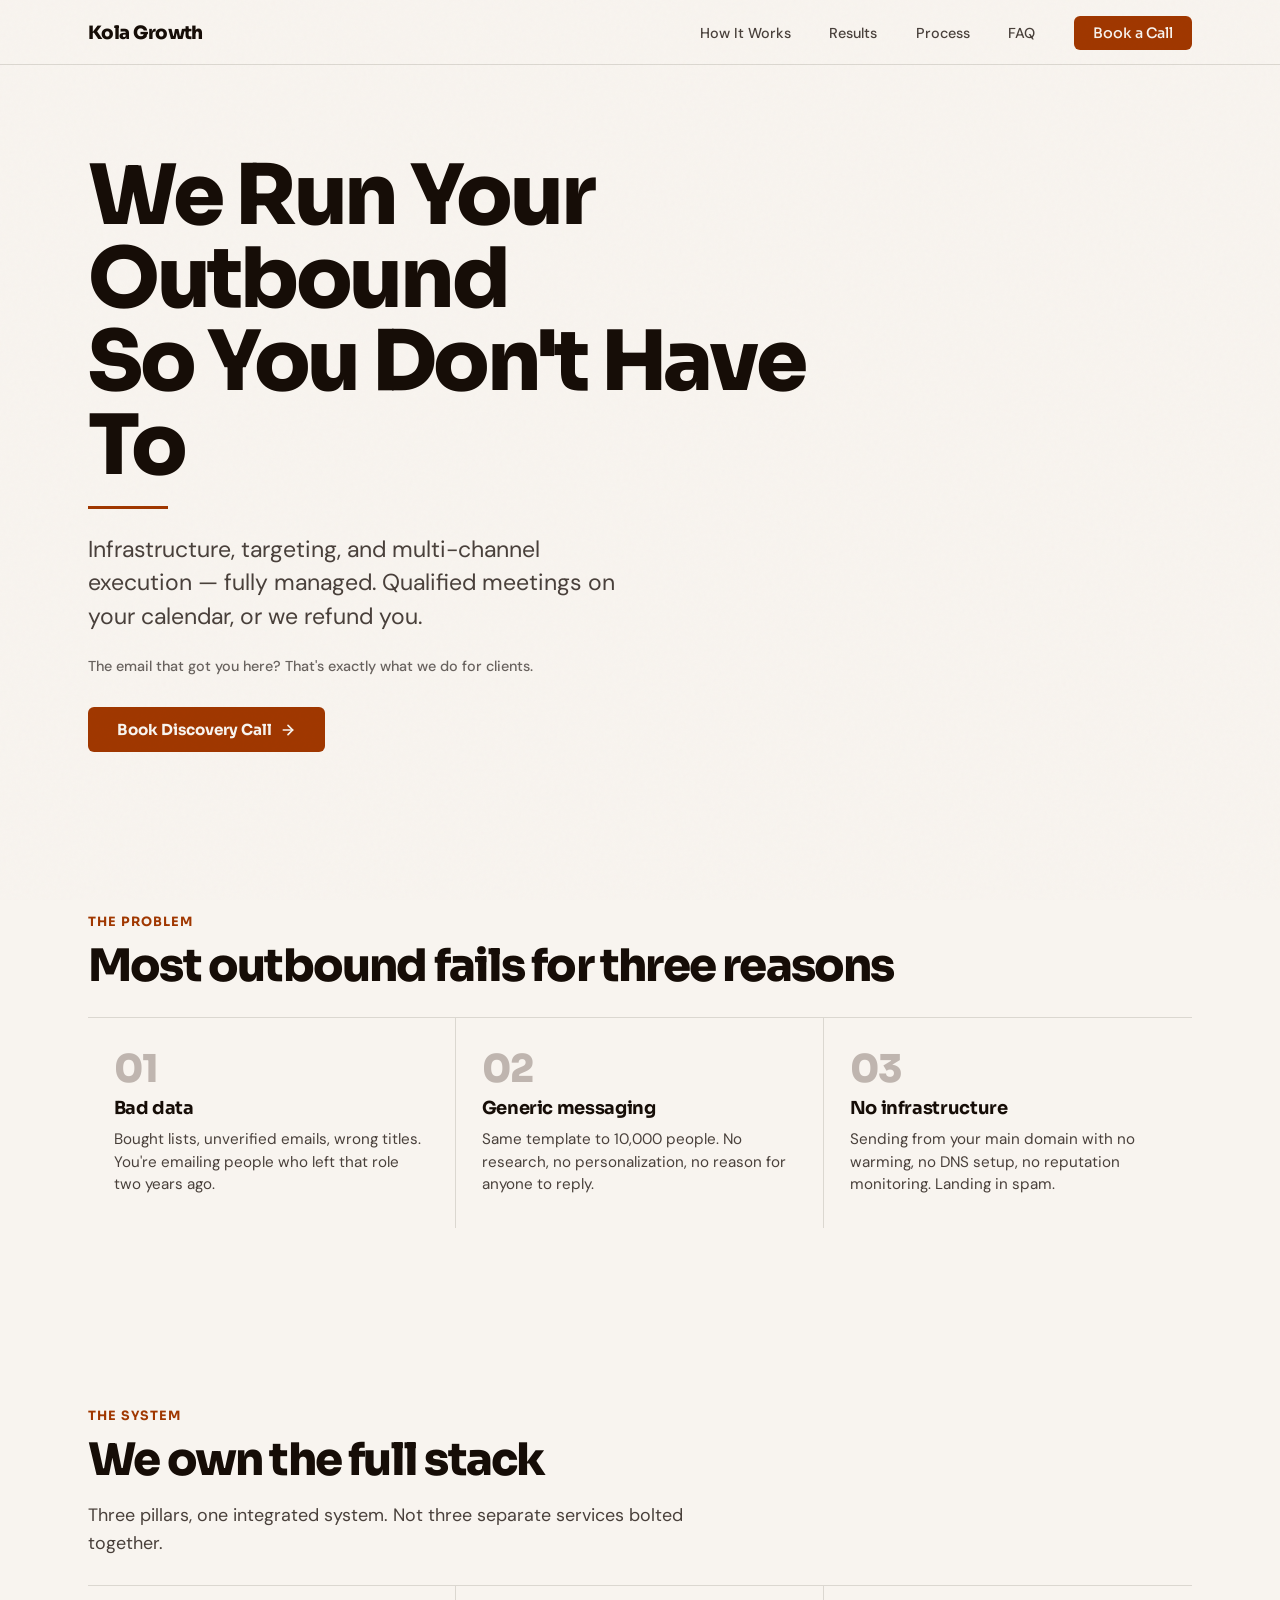
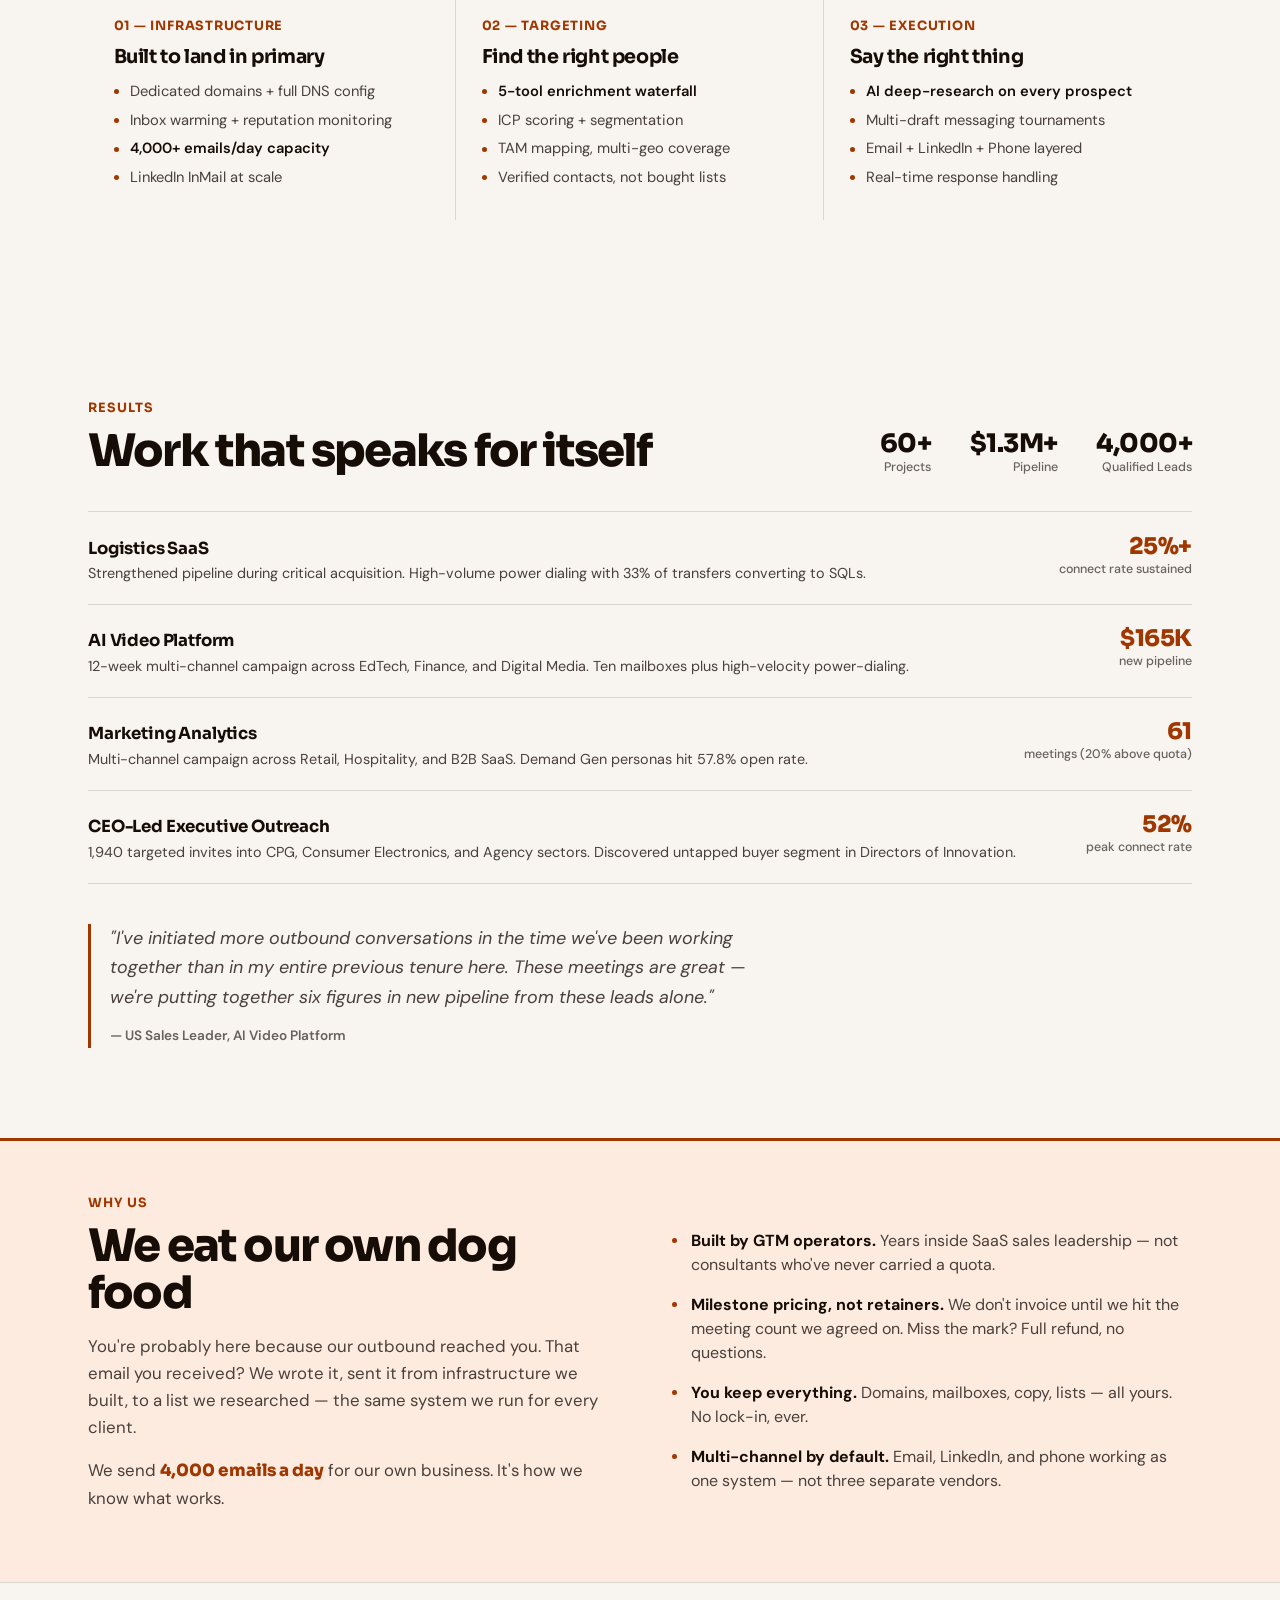
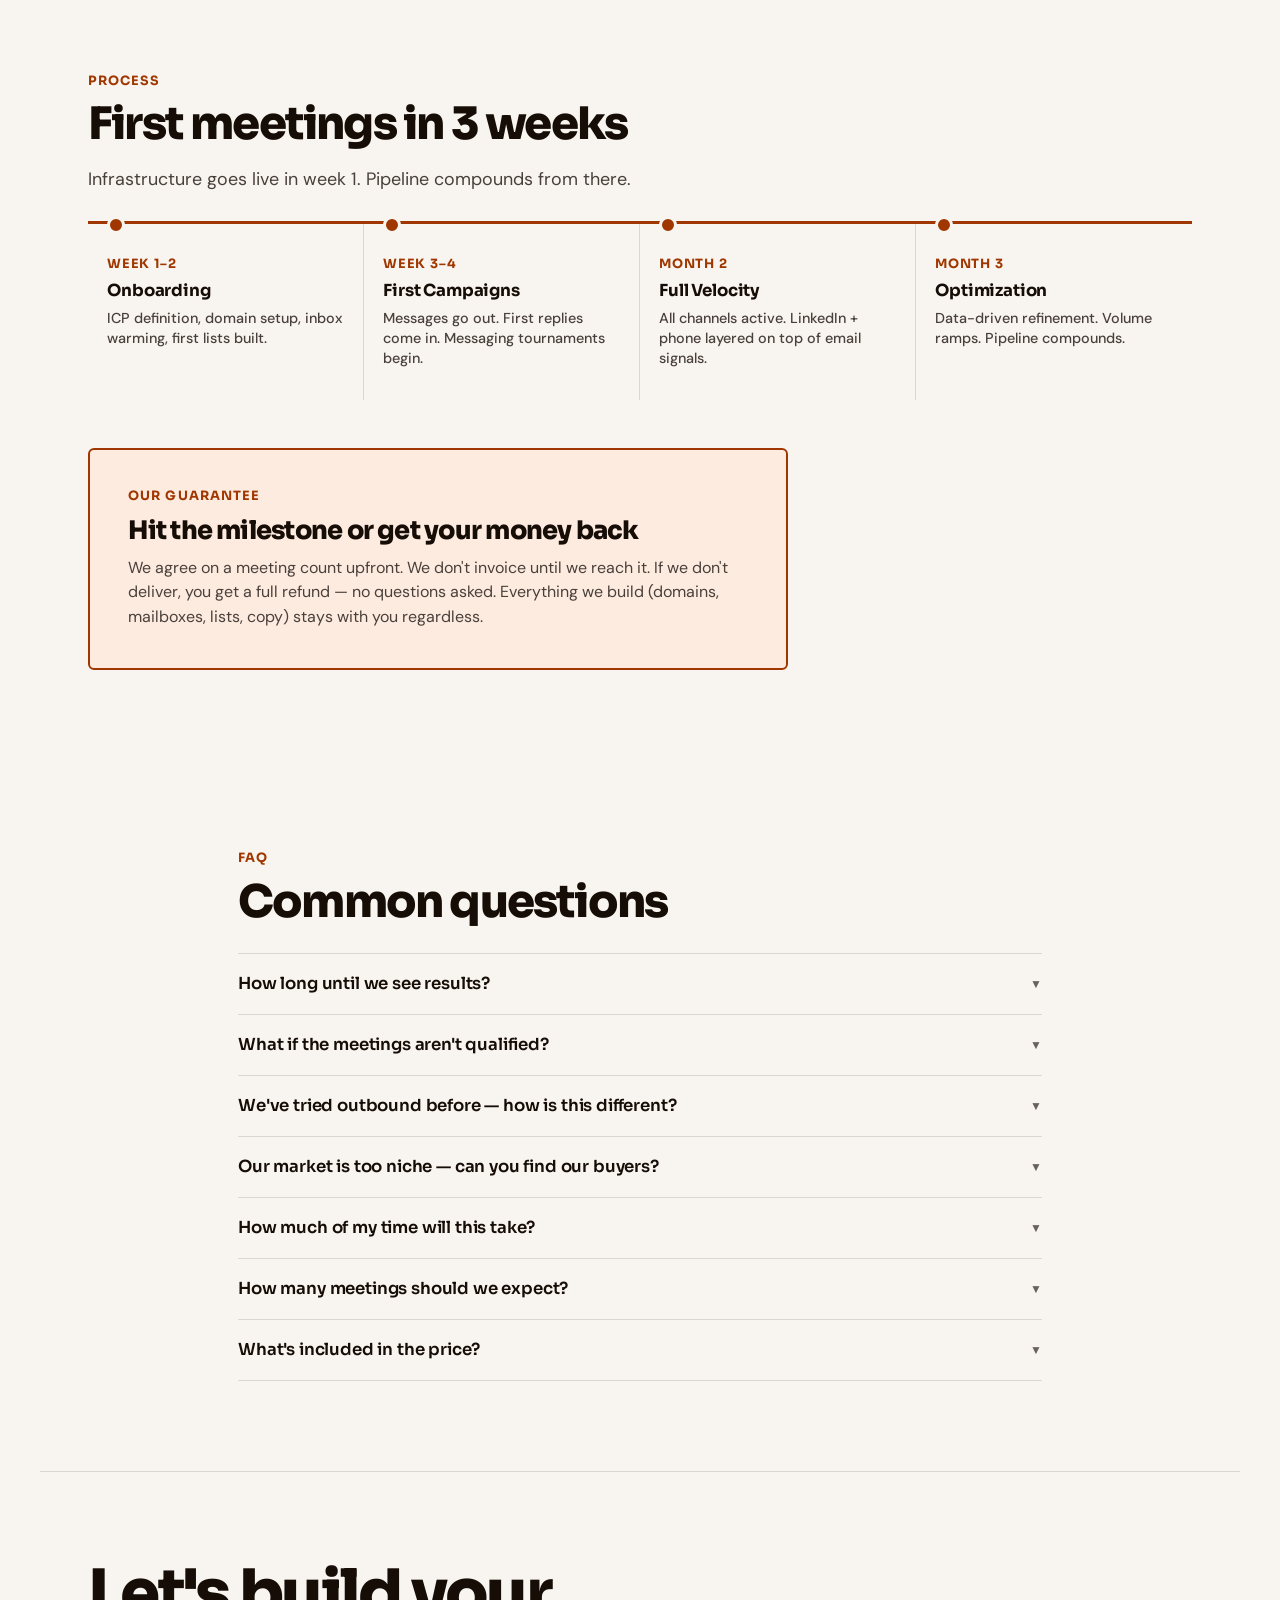
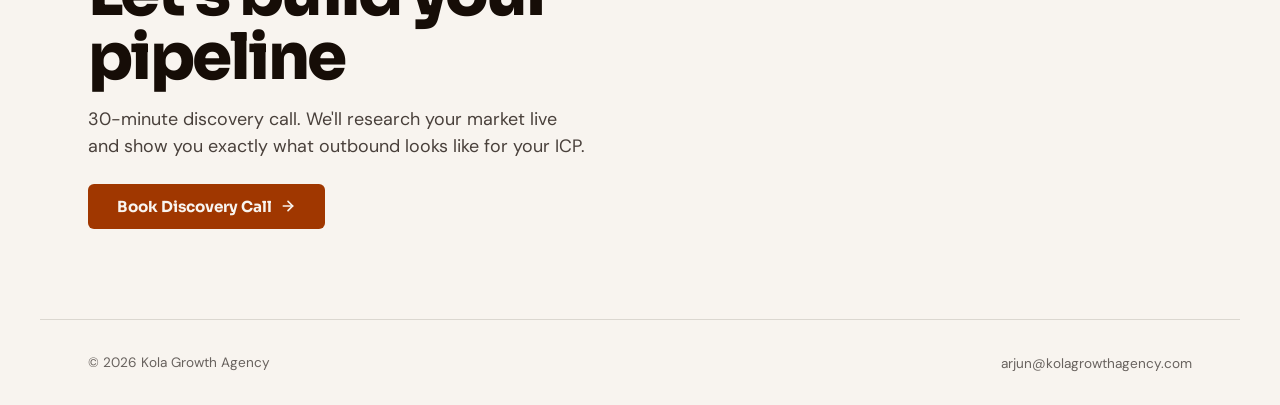
==== index.html @ 24ab7cdb "feat: initial Kola Growth Agency website Single-page static site with warm editorial design system (" ====
<!DOCTYPE html>
<html lang="en">
<head>
    <meta charset="UTF-8">
    <meta name="viewport" content="width=device-width, initial-scale=1.0">
    <title>Kola Growth Agency — Done-for-You Outbound That Works</title>
    <meta name="description" content="We build and run your entire outbound system — infrastructure, targeting, and multi-channel execution. Qualified meetings on your calendar, guaranteed.">
    <link rel="preconnect" href="https://fonts.googleapis.com">
    <link rel="preconnect" href="https://fonts.gstatic.com" crossorigin>
    <link href="https://fonts.googleapis.com/css2?family=Sora:wght@400;600;700;800&family=DM+Sans:ital,wght@0,400;0,500;0,600;0,700;1,400&display=swap" rel="stylesheet">
    <style>
        :root {
            --bg: oklch(0.97 0.008 75);
            --bg-card: oklch(0.995 0.004 75);
            --bg-alt: oklch(0.935 0.012 75);
            --text: oklch(0.17 0.02 55);
            --text-2: oklch(0.38 0.015 55);
            --text-3: oklch(0.50 0.01 55);
            --accent: oklch(0.48 0.16 50);
            --accent-bg: oklch(0.95 0.025 55);
            --accent-hover: oklch(0.42 0.16 50);
            --border: oklch(0.88 0.01 75);
            --border-strong: oklch(0.78 0.015 55);
            --font-display: 'Sora', sans-serif;
            --font-body: 'DM Sans', sans-serif;
            --radius: 6px;
            --ease-out: cubic-bezier(0.16, 1, 0.3, 1);
        }

        * { box-sizing: border-box; margin: 0; padding: 0; }

        html {
            background: var(--bg);
            color: var(--text);
            font-family: var(--font-body);
            scroll-behavior: smooth;
            -webkit-font-smoothing: antialiased;
        }
        body { background: var(--bg); }

        /* Noise overlay */
        .overlay {
            position: fixed;
            inset: 0;
            pointer-events: none;
            z-index: 999;
            background-image: url("data:image/svg+xml,%3Csvg viewBox='0 0 256 256' xmlns='http://www.w3.org/2000/svg'%3E%3Cfilter id='n'%3E%3CfeTurbulence type='fractalNoise' baseFrequency='0.9' numOctaves='4' stitchTiles='stitch'/%3E%3C/filter%3E%3Crect width='100%25' height='100%25' filter='url(%23n)'/%3E%3C/svg%3E");
            opacity: 0.025;
            mix-blend-mode: multiply;
        }

        /* ── Nav ── */
        .site-nav {
            position: fixed;
            top: 0;
            left: 0;
            right: 0;
            z-index: 100;
            background: oklch(0.97 0.008 75 / 0.9);
            backdrop-filter: blur(12px);
            -webkit-backdrop-filter: blur(12px);
            border-bottom: 1px solid var(--border);
        }
        .nav-inner {
            max-width: 1200px;
            margin: 0 auto;
            padding: 0 clamp(1.5rem, 4vw, 3rem);
            display: flex;
            align-items: center;
            justify-content: space-between;
            height: 64px;
        }
        .nav-logo {
            font-family: var(--font-display);
            font-size: 1.15rem;
            font-weight: 800;
            letter-spacing: -0.03em;
            color: var(--text);
            text-decoration: none;
        }
        .nav-links {
            display: flex;
            align-items: center;
            gap: clamp(1.5rem, 3vw, 2.5rem);
            list-style: none;
        }
        .nav-links a {
            font-size: 0.9rem;
            font-weight: 500;
            color: var(--text-2);
            text-decoration: none;
            transition: color 0.2s;
        }
        .nav-links a:hover { color: var(--text); }
        .nav-cta {
            font-family: var(--font-display);
            font-size: 0.85rem;
            font-weight: 700;
            color: var(--bg) !important;
            background: var(--accent);
            padding: 0.5rem 1.2rem;
            border-radius: var(--radius);
            transition: background 0.2s;
        }
        .nav-cta:hover { background: var(--accent-hover); color: var(--bg) !important; }

        .mobile-toggle {
            display: none;
            background: none;
            border: none;
            cursor: pointer;
            padding: 0.5rem;
            color: var(--text);
        }
        .mobile-toggle span {
            display: block;
            width: 22px;
            height: 2px;
            background: currentColor;
            margin: 5px 0;
            transition: transform 0.2s, opacity 0.2s;
        }

        /* ── Sections ── */
        .section {
            max-width: 1200px;
            margin: 0 auto;
            padding: clamp(4rem, 10vh, 8rem) clamp(1.5rem, 4vw, 3rem);
        }
        .section-narrow { max-width: 900px; }

        .section-label {
            font-family: var(--font-display);
            font-size: clamp(0.8rem, 1vw, 0.9rem);
            font-weight: 700;
            color: var(--accent);
            text-transform: uppercase;
            letter-spacing: 0.08em;
            margin-bottom: 0.8rem;
        }
        .section-title {
            font-family: var(--font-display);
            font-size: clamp(2rem, 3.5vw, 3rem);
            font-weight: 800;
            letter-spacing: -0.04em;
            line-height: 1.05;
            margin-bottom: clamp(1rem, 2vh, 1.5rem);
        }
        .section-sub {
            font-size: clamp(1.05rem, 1.4vw, 1.25rem);
            color: var(--text-2);
            line-height: 1.55;
            max-width: 620px;
        }

        .rule {
            width: 80px;
            height: 3px;
            background: var(--accent);
            border: none;
        }

        /* Reveal */
        .reveal {
            opacity: 0;
            transform: translateY(24px);
            transition: opacity 0.6s var(--ease-out), transform 0.6s var(--ease-out);
        }
        .reveal.active { opacity: 1; transform: translateY(0); }

        /* ── Hero ── */
        .hero {
            padding-top: calc(64px + clamp(4rem, 10vh, 8rem));
            padding-bottom: clamp(4rem, 8vh, 6rem);
            max-width: 1200px;
            margin: 0 auto;
            padding-left: clamp(1.5rem, 4vw, 3rem);
            padding-right: clamp(1.5rem, 4vw, 3rem);
        }
        .hero h1 {
            font-family: var(--font-display);
            font-size: clamp(3.2rem, 6.5vw, 5.5rem);
            font-weight: 800;
            letter-spacing: -0.04em;
            line-height: 1.0;
            max-width: 800px;
        }
        .hero-sub {
            font-size: clamp(1.15rem, 1.8vw, 1.5rem);
            color: var(--text-2);
            font-weight: 400;
            line-height: 1.45;
            max-width: 560px;
            margin-top: 1.5rem;
        }
        .hero-proof {
            margin-top: 1.5rem;
            font-size: clamp(0.9rem, 1.1vw, 1rem);
            color: var(--text-3);
            font-weight: 500;
        }
        .hero-cta {
            display: inline-flex;
            align-items: center;
            gap: 0.5rem;
            margin-top: 2rem;
            padding: 0.8rem 1.8rem;
            background: var(--accent);
            color: var(--bg);
            font-family: var(--font-display);
            font-size: clamp(0.95rem, 1.1vw, 1.05rem);
            font-weight: 700;
            border: none;
            border-radius: var(--radius);
            text-decoration: none;
            transition: background 0.2s;
        }
        .hero-cta:hover { background: var(--accent-hover); }
        .hero-cta svg { width: 16px; height: 16px; }

        /* ── Problem ── */
        .problem-grid {
            display: grid;
            grid-template-columns: repeat(3, 1fr);
            gap: 0;
            border-top: 1px solid var(--border);
            margin-top: clamp(1.5rem, 3vh, 2.5rem);
        }
        .problem-item {
            padding: clamp(1.5rem, 2.5vw, 2.5rem) clamp(1.2rem, 2vw, 2rem);
            border-right: 1px solid var(--border);
            display: flex;
            flex-direction: column;
            gap: 0.6rem;
        }
        .problem-item:last-child { border-right: none; }
        .problem-num {
            font-family: var(--font-display);
            font-size: clamp(2rem, 3vw, 2.8rem);
            font-weight: 800;
            color: var(--border-strong);
            letter-spacing: -0.04em;
            line-height: 1;
        }
        .problem-item h3 {
            font-family: var(--font-display);
            font-size: clamp(1.1rem, 1.4vw, 1.3rem);
            font-weight: 700;
            letter-spacing: -0.02em;
            line-height: 1.15;
        }
        .problem-item p {
            font-size: clamp(0.95rem, 1.15vw, 1.05rem);
            color: var(--text-2);
            line-height: 1.5;
        }

        /* ── Pillars ── */
        .pillars {
            display: grid;
            grid-template-columns: repeat(3, 1fr);
            gap: 0;
            border-top: 1px solid var(--border);
            margin-top: clamp(1.5rem, 3vh, 2.5rem);
        }
        .pillar {
            padding: clamp(1.5rem, 2.5vw, 2.5rem) clamp(1.2rem, 2vw, 2rem);
            border-right: 1px solid var(--border);
            display: flex;
            flex-direction: column;
            gap: 0.8rem;
        }
        .pillar:last-child { border-right: none; }
        .pillar-label {
            font-family: var(--font-display);
            font-size: clamp(0.8rem, 1vw, 0.9rem);
            font-weight: 700;
            color: var(--accent);
            letter-spacing: 0.06em;
            text-transform: uppercase;
        }
        .pillar h3 {
            font-family: var(--font-display);
            font-size: clamp(1.15rem, 1.5vw, 1.4rem);
            font-weight: 700;
            letter-spacing: -0.02em;
            line-height: 1.15;
        }
        .pillar-list {
            list-style: none;
            display: flex;
            flex-direction: column;
            gap: 0.5rem;
        }
        .pillar-list li {
            font-size: clamp(0.92rem, 1.1vw, 1.05rem);
            color: var(--text-2);
            line-height: 1.4;
            padding-left: 1rem;
            position: relative;
        }
        .pillar-list li::before {
            content: '';
            position: absolute;
            left: 0;
            top: 0.55em;
            width: 5px;
            height: 5px;
            border-radius: 50%;
            background: var(--accent);
        }
        .pillar-list .hl { color: var(--text); font-weight: 600; }

        /* ── Proof ── */
        .proof-intro {
            display: grid;
            grid-template-columns: 1fr auto;
            gap: 3rem;
            align-items: end;
            margin-bottom: clamp(2rem, 4vh, 3rem);
        }
        .proof-stats {
            display: flex;
            gap: clamp(1.5rem, 3vw, 3rem);
        }
        .proof-stat { text-align: right; }
        .proof-stat-num {
            font-family: var(--font-display);
            font-size: clamp(1.3rem, 2vw, 1.8rem);
            font-weight: 800;
            letter-spacing: -0.02em;
        }
        .proof-stat-label {
            font-size: clamp(0.78rem, 0.9vw, 0.85rem);
            color: var(--text-3);
            font-weight: 500;
        }

        .cases-list { display: flex; flex-direction: column; }
        .case-row {
            display: grid;
            grid-template-columns: 1fr auto;
            gap: 2rem;
            align-items: baseline;
            padding: 1.2rem 0;
            border-bottom: 1px solid var(--border);
        }
        .case-row:first-child { border-top: 1px solid var(--border); }
        .case-name {
            font-family: var(--font-display);
            font-size: clamp(1rem, 1.3vw, 1.15rem);
            font-weight: 700;
            letter-spacing: -0.01em;
            margin-bottom: 0.3rem;
        }
        .case-desc {
            font-size: clamp(0.9rem, 1.1vw, 1rem);
            color: var(--text-2);
            line-height: 1.5;
        }
        .case-metric { text-align: right; white-space: nowrap; }
        .case-metric-num {
            font-family: var(--font-display);
            font-size: clamp(1.2rem, 1.8vw, 1.6rem);
            font-weight: 800;
            color: var(--accent);
            letter-spacing: -0.02em;
        }
        .case-metric-label {
            font-size: clamp(0.78rem, 0.9vw, 0.85rem);
            color: var(--text-3);
            font-weight: 500;
        }

        .quote {
            font-size: clamp(1.05rem, 1.4vw, 1.2rem);
            font-style: italic;
            color: var(--text-2);
            padding-left: 1.2rem;
            border-left: 3px solid var(--accent);
            line-height: 1.65;
            margin-top: 2.5rem;
            max-width: 700px;
        }
        .quote cite {
            display: block;
            margin-top: 0.8rem;
            font-style: normal;
            font-size: clamp(0.85rem, 1vw, 0.9rem);
            color: var(--text-3);
            font-weight: 600;
        }

        /* ── Dog Food ── */
        .dogfood {
            background: var(--accent-bg);
            border-top: 3px solid var(--accent);
            border-bottom: 1px solid var(--border);
        }
        .dogfood-inner {
            max-width: 1200px;
            margin: 0 auto;
            padding: clamp(3rem, 6vh, 5rem) clamp(1.5rem, 4vw, 3rem);
            display: grid;
            grid-template-columns: 1fr 1fr;
            gap: clamp(3rem, 5vw, 5rem);
            align-items: center;
        }
        .dogfood h2 {
            font-family: var(--font-display);
            font-size: clamp(2rem, 3.5vw, 3rem);
            font-weight: 800;
            letter-spacing: -0.04em;
            line-height: 1.05;
            margin-bottom: 1rem;
        }
        .dogfood p {
            font-size: clamp(1.05rem, 1.3vw, 1.2rem);
            color: var(--text-2);
            line-height: 1.6;
            margin-bottom: 1rem;
        }
        .dogfood-stat {
            font-family: var(--font-display);
            font-weight: 800;
            color: var(--accent);
        }
        .dogfood-list {
            list-style: none;
            display: flex;
            flex-direction: column;
            gap: 1rem;
        }
        .dogfood-list li {
            font-size: clamp(1rem, 1.2vw, 1.1rem);
            color: var(--text-2);
            line-height: 1.5;
            padding-left: 1.2rem;
            position: relative;
        }
        .dogfood-list li::before {
            content: '';
            position: absolute;
            left: 0;
            top: 0.55em;
            width: 5px;
            height: 5px;
            border-radius: 50%;
            background: var(--accent);
        }
        .dogfood-list strong { color: var(--text); }

        /* ── Timeline ── */
        .timeline {
            display: grid;
            grid-template-columns: repeat(4, 1fr);
            gap: 0;
            border-top: 3px solid var(--accent);
            margin-top: clamp(1.5rem, 3vh, 2.5rem);
        }
        .tl-item {
            padding: clamp(1.5rem, 2.5vw, 2.5rem) clamp(1rem, 1.5vw, 1.5rem);
            border-right: 1px solid var(--border);
            position: relative;
        }
        .tl-item:last-child { border-right: none; }
        .tl-item::before {
            content: '';
            position: absolute;
            top: -8px;
            left: clamp(1rem, 1.5vw, 1.5rem);
            width: 12px;
            height: 12px;
            border-radius: 50%;
            background: var(--accent);
            border: 3px solid var(--bg);
        }
        .tl-time {
            font-family: var(--font-display);
            font-size: clamp(0.8rem, 1vw, 0.9rem);
            font-weight: 700;
            color: var(--accent);
            text-transform: uppercase;
            letter-spacing: 0.06em;
            margin-bottom: 0.5rem;
        }
        .tl-title {
            font-family: var(--font-display);
            font-size: clamp(1rem, 1.3vw, 1.15rem);
            font-weight: 700;
            letter-spacing: -0.01em;
            margin-bottom: 0.4rem;
        }
        .tl-desc {
            font-size: clamp(0.9rem, 1.1vw, 1rem);
            font-weight: 500;
            color: var(--text-2);
            line-height: 1.4;
        }

        /* ── Guarantee ── */
        .guarantee {
            background: var(--accent-bg);
            border: 2px solid var(--accent);
            border-radius: var(--radius);
            padding: clamp(2rem, 3vw, 3rem);
            margin-top: clamp(3rem, 5vh, 4rem);
            display: flex;
            flex-direction: column;
            gap: 0.6rem;
            max-width: 700px;
        }
        .guarantee-label {
            font-family: var(--font-display);
            font-size: clamp(0.8rem, 1vw, 0.9rem);
            font-weight: 700;
            color: var(--accent);
            text-transform: uppercase;
            letter-spacing: 0.08em;
        }
        .guarantee h3 {
            font-family: var(--font-display);
            font-size: clamp(1.4rem, 2vw, 1.8rem);
            font-weight: 800;
            letter-spacing: -0.03em;
        }
        .guarantee p {
            font-size: clamp(1rem, 1.2vw, 1.1rem);
            color: var(--text-2);
            line-height: 1.55;
        }

        /* ── FAQ ── */
        .faq-list { display: flex; flex-direction: column; margin-top: clamp(1.5rem, 3vh, 2.5rem); }
        .faq-item { border-bottom: 1px solid var(--border); }
        .faq-item:first-child { border-top: 1px solid var(--border); }
        .faq-question {
            display: flex;
            justify-content: space-between;
            align-items: center;
            padding: 1.2rem 0;
            cursor: pointer;
            user-select: none;
        }
        .faq-question h3 {
            font-family: var(--font-display);
            font-size: clamp(1rem, 1.3vw, 1.15rem);
            font-weight: 600;
            letter-spacing: -0.01em;
            line-height: 1.3;
        }
        .faq-chevron {
            font-size: 0.75rem;
            color: var(--text-3);
            transition: transform 0.3s var(--ease-out);
            flex-shrink: 0;
            margin-left: 1.5rem;
        }
        .faq-item.open .faq-chevron { transform: rotate(180deg); color: var(--accent); }
        .faq-answer {
            display: grid;
            grid-template-rows: 0fr;
            transition: grid-template-rows 0.35s var(--ease-out);
        }
        .faq-item.open .faq-answer { grid-template-rows: 1fr; }
        .faq-answer-inner { overflow: hidden; }
        .faq-answer-text {
            padding: 0 0 1.5rem;
            font-size: clamp(0.95rem, 1.2vw, 1.1rem);
            line-height: 1.7;
            color: var(--text-2);
        }

        /* ── CTA ── */
        .final-cta {
            border-top: 1px solid var(--border);
            max-width: 1200px;
            margin: 0 auto;
            padding: clamp(4rem, 10vh, 8rem) clamp(1.5rem, 4vw, 3rem);
        }
        .final-cta h2 {
            font-family: var(--font-display);
            font-size: clamp(2.5rem, 5vw, 4.5rem);
            font-weight: 800;
            letter-spacing: -0.04em;
            line-height: 1.0;
            max-width: 600px;
        }
        .final-cta p {
            font-size: clamp(1.05rem, 1.4vw, 1.25rem);
            color: var(--text-2);
            margin-top: 1rem;
            max-width: 500px;
            line-height: 1.5;
        }
        .final-cta a {
            display: inline-flex;
            align-items: center;
            gap: 0.5rem;
            margin-top: 1.5rem;
            padding: 0.8rem 1.8rem;
            background: var(--accent);
            color: var(--bg);
            font-family: var(--font-display);
            font-size: clamp(0.95rem, 1.1vw, 1.05rem);
            font-weight: 700;
            border: none;
            border-radius: var(--radius);
            text-decoration: none;
            transition: background 0.2s;
        }
        .final-cta a:hover { background: var(--accent-hover); }

        /* ── Footer ── */
        .site-footer {
            border-top: 1px solid var(--border);
            max-width: 1200px;
            margin: 0 auto;
            padding: 2rem clamp(1.5rem, 4vw, 3rem);
            display: flex;
            justify-content: space-between;
            align-items: center;
        }
        .footer-left {
            font-size: 0.85rem;
            color: var(--text-3);
        }
        .footer-links {
            display: flex;
            gap: 1.5rem;
            list-style: none;
        }
        .footer-links a {
            font-size: 0.85rem;
            color: var(--text-3);
            text-decoration: none;
            transition: color 0.2s;
        }
        .footer-links a:hover { color: var(--text); }

        /* ── Responsive ── */
        @media (max-width: 900px) {
            .problem-grid, .pillars {
                grid-template-columns: 1fr;
                border-top: none;
            }
            .problem-item, .pillar {
                border-right: none;
                border-bottom: 1px solid var(--border);
                padding: 1.2rem 0;
            }
            .problem-item:first-child, .pillar:first-child { border-top: 1px solid var(--border); }
            .problem-item:last-child, .pillar:last-child { border-bottom: none; }

            .timeline { grid-template-columns: repeat(2, 1fr); }
            .tl-item:nth-child(2) { border-right: none; }

            .dogfood-inner { grid-template-columns: 1fr; }
            .proof-intro { grid-template-columns: 1fr; }
            .proof-stats { justify-content: flex-start; }
            .proof-stat { text-align: left; }

            .case-row { grid-template-columns: 1fr; gap: 0.5rem; }
            .case-metric { text-align: left; }
        }

        @media (max-width: 600px) {
            .nav-links { display: none; }
            .nav-links.open {
                display: flex;
                flex-direction: column;
                position: absolute;
                top: 64px;
                left: 0;
                right: 0;
                background: var(--bg);
                border-bottom: 1px solid var(--border);
                padding: 1.5rem clamp(1.5rem, 4vw, 3rem);
                gap: 1rem;
            }
            .mobile-toggle { display: block; }

            .timeline { grid-template-columns: 1fr; }
            .tl-item { border-right: none; border-bottom: 1px solid var(--border); }
            .tl-item:last-child { border-bottom: none; }

            .site-footer { flex-direction: column; gap: 1rem; text-align: center; }
        }

        @media (prefers-reduced-motion: reduce) {
            *, *::before, *::after {
                animation-duration: 0.01ms !important;
                animation-iteration-count: 1 !important;
                transition-duration: 0.01ms !important;
            }
            html { scroll-behavior: auto; }
            .reveal { opacity: 1; transform: none; }
        }
    </style>
</head>
<body>

    <div class="overlay"></div>

    <!-- NAV -->
    <nav class="site-nav">
        <div class="nav-inner">
            <a href="#" class="nav-logo">Kola Growth</a>
            <button class="mobile-toggle" onclick="document.querySelector('.nav-links').classList.toggle('open')" aria-label="Menu">
                <span></span><span></span><span></span>
            </button>
            <ul class="nav-links">
                <li><a href="#system">How It Works</a></li>
                <li><a href="#results">Results</a></li>
                <li><a href="#process">Process</a></li>
                <li><a href="#faq">FAQ</a></li>
                <li><a href="https://calendly.com/arjun-kola/discovery" class="nav-cta">Book a Call</a></li>
            </ul>
        </div>
    </nav>

    <!-- HERO -->
    <section class="hero">
        <div class="reveal">
            <h1>We Run Your Outbound<br>So You Don't Have To</h1>
            <hr class="rule" style="margin-top:1.2rem">
            <p class="hero-sub">Infrastructure, targeting, and multi-channel execution — fully managed. Qualified meetings on your calendar, or we refund you.</p>
            <p class="hero-proof">The email that got you here? That's exactly what we do for clients.</p>
            <a href="https://calendly.com/arjun-kola/discovery" class="hero-cta">
                Book Discovery Call
                <svg viewBox="0 0 24 24" fill="none" stroke="currentColor" stroke-width="2.5" stroke-linecap="round" stroke-linejoin="round"><line x1="5" y1="12" x2="19" y2="12"/><polyline points="12 5 19 12 12 19"/></svg>
            </a>
        </div>
    </section>

    <!-- PROBLEM -->
    <section class="section reveal" id="problem">
        <div class="section-label">The Problem</div>
        <h2 class="section-title">Most outbound fails for three reasons</h2>
        <div class="problem-grid">
            <div class="problem-item">
                <div class="problem-num">01</div>
                <h3>Bad data</h3>
                <p>Bought lists, unverified emails, wrong titles. You're emailing people who left that role two years ago.</p>
            </div>
            <div class="problem-item">
                <div class="problem-num">02</div>
                <h3>Generic messaging</h3>
                <p>Same template to 10,000 people. No research, no personalization, no reason for anyone to reply.</p>
            </div>
            <div class="problem-item">
                <div class="problem-num">03</div>
                <h3>No infrastructure</h3>
                <p>Sending from your main domain with no warming, no DNS setup, no reputation monitoring. Landing in spam.</p>
            </div>
        </div>
    </section>

    <!-- THE SYSTEM -->
    <section class="section reveal" id="system">
        <div class="section-label">The System</div>
        <h2 class="section-title">We own the full stack</h2>
        <p class="section-sub">Three pillars, one integrated system. Not three separate services bolted together.</p>
        <div class="pillars">
            <div class="pillar">
                <span class="pillar-label">01 — Infrastructure</span>
                <h3>Built to land in primary</h3>
                <ul class="pillar-list">
                    <li>Dedicated domains + full DNS config</li>
                    <li>Inbox warming + reputation monitoring</li>
                    <li><span class="hl">4,000+ emails/day capacity</span></li>
                    <li>LinkedIn InMail at scale</li>
                </ul>
            </div>
            <div class="pillar">
                <span class="pillar-label">02 — Targeting</span>
                <h3>Find the right people</h3>
                <ul class="pillar-list">
                    <li><span class="hl">5-tool enrichment waterfall</span></li>
                    <li>ICP scoring + segmentation</li>
                    <li>TAM mapping, multi-geo coverage</li>
                    <li>Verified contacts, not bought lists</li>
                </ul>
            </div>
            <div class="pillar">
                <span class="pillar-label">03 — Execution</span>
                <h3>Say the right thing</h3>
                <ul class="pillar-list">
                    <li><span class="hl">AI deep-research on every prospect</span></li>
                    <li>Multi-draft messaging tournaments</li>
                    <li>Email + LinkedIn + Phone layered</li>
                    <li>Real-time response handling</li>
                </ul>
            </div>
        </div>
    </section>

    <!-- RESULTS -->
    <section class="section reveal" id="results">
        <div class="proof-intro">
            <div>
                <div class="section-label">Results</div>
                <h2 class="section-title" style="margin-bottom:0">Work that speaks for itself</h2>
            </div>
            <div class="proof-stats">
                <div class="proof-stat">
                    <div class="proof-stat-num">60+</div>
                    <div class="proof-stat-label">Projects</div>
                </div>
                <div class="proof-stat">
                    <div class="proof-stat-num">$1.3M+</div>
                    <div class="proof-stat-label">Pipeline</div>
                </div>
                <div class="proof-stat">
                    <div class="proof-stat-num">4,000+</div>
                    <div class="proof-stat-label">Qualified Leads</div>
                </div>
            </div>
        </div>

        <div class="cases-list">
            <div class="case-row">
                <div>
                    <div class="case-name">Logistics SaaS</div>
                    <div class="case-desc">Strengthened pipeline during critical acquisition. High-volume power dialing with 33% of transfers converting to SQLs.</div>
                </div>
                <div class="case-metric">
                    <div class="case-metric-num">25%+</div>
                    <div class="case-metric-label">connect rate sustained</div>
                </div>
            </div>
            <div class="case-row">
                <div>
                    <div class="case-name">AI Video Platform</div>
                    <div class="case-desc">12-week multi-channel campaign across EdTech, Finance, and Digital Media. Ten mailboxes plus high-velocity power-dialing.</div>
                </div>
                <div class="case-metric">
                    <div class="case-metric-num">$165K</div>
                    <div class="case-metric-label">new pipeline</div>
                </div>
            </div>
            <div class="case-row">
                <div>
                    <div class="case-name">Marketing Analytics</div>
                    <div class="case-desc">Multi-channel campaign across Retail, Hospitality, and B2B SaaS. Demand Gen personas hit 57.8% open rate.</div>
                </div>
                <div class="case-metric">
                    <div class="case-metric-num">61</div>
                    <div class="case-metric-label">meetings (20% above quota)</div>
                </div>
            </div>
            <div class="case-row">
                <div>
                    <div class="case-name">CEO-Led Executive Outreach</div>
                    <div class="case-desc">1,940 targeted invites into CPG, Consumer Electronics, and Agency sectors. Discovered untapped buyer segment in Directors of Innovation.</div>
                </div>
                <div class="case-metric">
                    <div class="case-metric-num">52%</div>
                    <div class="case-metric-label">peak connect rate</div>
                </div>
            </div>
        </div>

        <blockquote class="quote">
            "I've initiated more outbound conversations in the time we've been working together than in my entire previous tenure here. These meetings are great — we're putting together six figures in new pipeline from these leads alone."
            <cite>— US Sales Leader, AI Video Platform</cite>
        </blockquote>
    </section>

    <!-- DOG FOOD -->
    <section class="dogfood reveal">
        <div class="dogfood-inner">
            <div>
                <div class="section-label">Why Us</div>
                <h2>We eat our own dog food</h2>
                <p>You're probably here because our outbound reached you. That email you received? We wrote it, sent it from infrastructure we built, to a list we researched — the same system we run for every client.</p>
                <p>We send <span class="dogfood-stat">4,000 emails a day</span> for our own business. It's how we know what works.</p>
            </div>
            <div>
                <ul class="dogfood-list">
                    <li><strong>Built by GTM operators.</strong> Years inside SaaS sales leadership — not consultants who've never carried a quota.</li>
                    <li><strong>Milestone pricing, not retainers.</strong> We don't invoice until we hit the meeting count we agreed on. Miss the mark? Full refund, no questions.</li>
                    <li><strong>You keep everything.</strong> Domains, mailboxes, copy, lists — all yours. No lock-in, ever.</li>
                    <li><strong>Multi-channel by default.</strong> Email, LinkedIn, and phone working as one system — not three separate vendors.</li>
                </ul>
            </div>
        </div>
    </section>

    <!-- PROCESS -->
    <section class="section reveal" id="process">
        <div class="section-label">Process</div>
        <h2 class="section-title">First meetings in 3 weeks</h2>
        <p class="section-sub">Infrastructure goes live in week 1. Pipeline compounds from there.</p>
        <div class="timeline">
            <div class="tl-item">
                <div class="tl-time">Week 1–2</div>
                <div class="tl-title">Onboarding</div>
                <div class="tl-desc">ICP definition, domain setup, inbox warming, first lists built.</div>
            </div>
            <div class="tl-item">
                <div class="tl-time">Week 3–4</div>
                <div class="tl-title">First Campaigns</div>
                <div class="tl-desc">Messages go out. First replies come in. Messaging tournaments begin.</div>
            </div>
            <div class="tl-item">
                <div class="tl-time">Month 2</div>
                <div class="tl-title">Full Velocity</div>
                <div class="tl-desc">All channels active. LinkedIn + phone layered on top of email signals.</div>
            </div>
            <div class="tl-item">
                <div class="tl-time">Month 3</div>
                <div class="tl-title">Optimization</div>
                <div class="tl-desc">Data-driven refinement. Volume ramps. Pipeline compounds.</div>
            </div>
        </div>

        <div class="guarantee">
            <span class="guarantee-label">Our Guarantee</span>
            <h3>Hit the milestone or get your money back</h3>
            <p>We agree on a meeting count upfront. We don't invoice until we reach it. If we don't deliver, you get a full refund — no questions asked. Everything we build (domains, mailboxes, lists, copy) stays with you regardless.</p>
        </div>
    </section>

    <!-- FAQ -->
    <section class="section section-narrow reveal" id="faq">
        <div class="section-label">FAQ</div>
        <h2 class="section-title">Common questions</h2>
        <div class="faq-list">
            <div class="faq-item">
                <div class="faq-question" onclick="toggleFaq(this)">
                    <h3>How long until we see results?</h3>
                    <span class="faq-chevron">&#9660;</span>
                </div>
                <div class="faq-answer"><div class="faq-answer-inner"><div class="faq-answer-text">
                    Infrastructure goes live in week 1 and message volume scales up over the first month. First replies start in week 2. Expect booked meetings by week 3-4. Pipeline compounds from there.
                </div></div></div>
            </div>
            <div class="faq-item">
                <div class="faq-question" onclick="toggleFaq(this)">
                    <h3>What if the meetings aren't qualified?</h3>
                    <span class="faq-chevron">&#9660;</span>
                </div>
                <div class="faq-answer"><div class="faq-answer-inner"><div class="faq-answer-text">
                    You define the ICP. We use a 5-tool enrichment waterfall with deep scoring and segmentation to make sure every prospect matches your criteria. We'll show you exactly how this targeting works on the discovery call.
                </div></div></div>
            </div>
            <div class="faq-item">
                <div class="faq-question" onclick="toggleFaq(this)">
                    <h3>We've tried outbound before — how is this different?</h3>
                    <span class="faq-chevron">&#9660;</span>
                </div>
                <div class="faq-answer"><div class="faq-answer-inner"><div class="faq-answer-text">
                    Most outbound fails because of bad data, generic messaging, or no infrastructure. We own the full stack: dedicated sending domains with proper DNS, inbox warming, AI-powered prospect research, and multi-channel execution. It's a system, not a spray-and-pray.
                </div></div></div>
            </div>
            <div class="faq-item">
                <div class="faq-question" onclick="toggleFaq(this)">
                    <h3>Our market is too niche — can you find our buyers?</h3>
                    <span class="faq-chevron">&#9660;</span>
                </div>
                <div class="faq-answer"><div class="faq-answer-inner"><div class="faq-answer-text">
                    That's where we excel. Our enrichment waterfall crosses 5 separate databases to find verified contacts in specialized industries. On the discovery call, we'll show you live research for your specific market.
                </div></div></div>
            </div>
            <div class="faq-item">
                <div class="faq-question" onclick="toggleFaq(this)">
                    <h3>How much of my time will this take?</h3>
                    <span class="faq-chevron">&#9660;</span>
                </div>
                <div class="faq-answer"><div class="faq-answer-inner"><div class="faq-answer-text">
                    Fully done-for-you. About 2 hours in week 1 for ICP definition, then weekly Slack updates. We handle everything: infrastructure, list building, messaging, sending, and response handling.
                </div></div></div>
            </div>
            <div class="faq-item">
                <div class="faq-question" onclick="toggleFaq(this)">
                    <h3>How many meetings should we expect?</h3>
                    <span class="faq-chevron">&#9660;</span>
                </div>
                <div class="faq-answer"><div class="faq-answer-inner"><div class="faq-answer-text">
                    Depends on your market and volume. With conservative benchmarks (2% reply rate, 5% positive, 70% show rate), most clients see 5-15 qualified meetings per month from email alone. We'll walk through the math on your call.
                </div></div></div>
            </div>
            <div class="faq-item">
                <div class="faq-question" onclick="toggleFaq(this)">
                    <h3>What's included in the price?</h3>
                    <span class="faq-chevron">&#9660;</span>
                </div>
                <div class="faq-answer"><div class="faq-answer-inner"><div class="faq-answer-text">
                    Full infrastructure (dedicated domains, DNS, warming), AI deep-research on every prospect, multi-draft messaging, multi-channel execution (email + LinkedIn + phone), real-time response handling, and weekly reporting. No hidden fees, no per-lead charges.
                </div></div></div>
            </div>
        </div>
    </section>

    <!-- FINAL CTA -->
    <section class="final-cta reveal">
        <h2>Let's build your pipeline</h2>
        <p>30-minute discovery call. We'll research your market live and show you exactly what outbound looks like for your ICP.</p>
        <a href="https://calendly.com/arjun-kola/discovery">
            Book Discovery Call
            <svg viewBox="0 0 24 24" fill="none" stroke="currentColor" stroke-width="2.5" stroke-linecap="round" stroke-linejoin="round" width="16" height="16"><line x1="5" y1="12" x2="19" y2="12"/><polyline points="12 5 19 12 12 19"/></svg>
        </a>
    </section>

    <!-- FOOTER -->
    <footer class="site-footer">
        <div class="footer-left">&copy; 2026 Kola Growth Agency</div>
        <ul class="footer-links">
            <li><a href="mailto:arjun@kolagrowthagency.com">arjun@kolagrowthagency.com</a></li>
        </ul>
    </footer>

    <script>
        // Reveal on scroll
        const observer = new IntersectionObserver((entries) => {
            entries.forEach(entry => {
                if (entry.isIntersecting) entry.target.classList.add('active');
            });
        }, { threshold: 0.1 });
        document.querySelectorAll('.reveal').forEach(el => observer.observe(el));

        // FAQ accordion
        function toggleFaq(el) {
            const item = el.closest('.faq-item');
            const isOpen = item.classList.contains('open');
            document.querySelectorAll('.faq-item.open').forEach(i => i.classList.remove('open'));
            if (!isOpen) item.classList.add('open');
        }

        // Close mobile nav on link click
        document.querySelectorAll('.nav-links a').forEach(a => {
            a.addEventListener('click', () => {
                document.querySelector('.nav-links').classList.remove('open');
            });
        });
    </script>
</body>
</html>
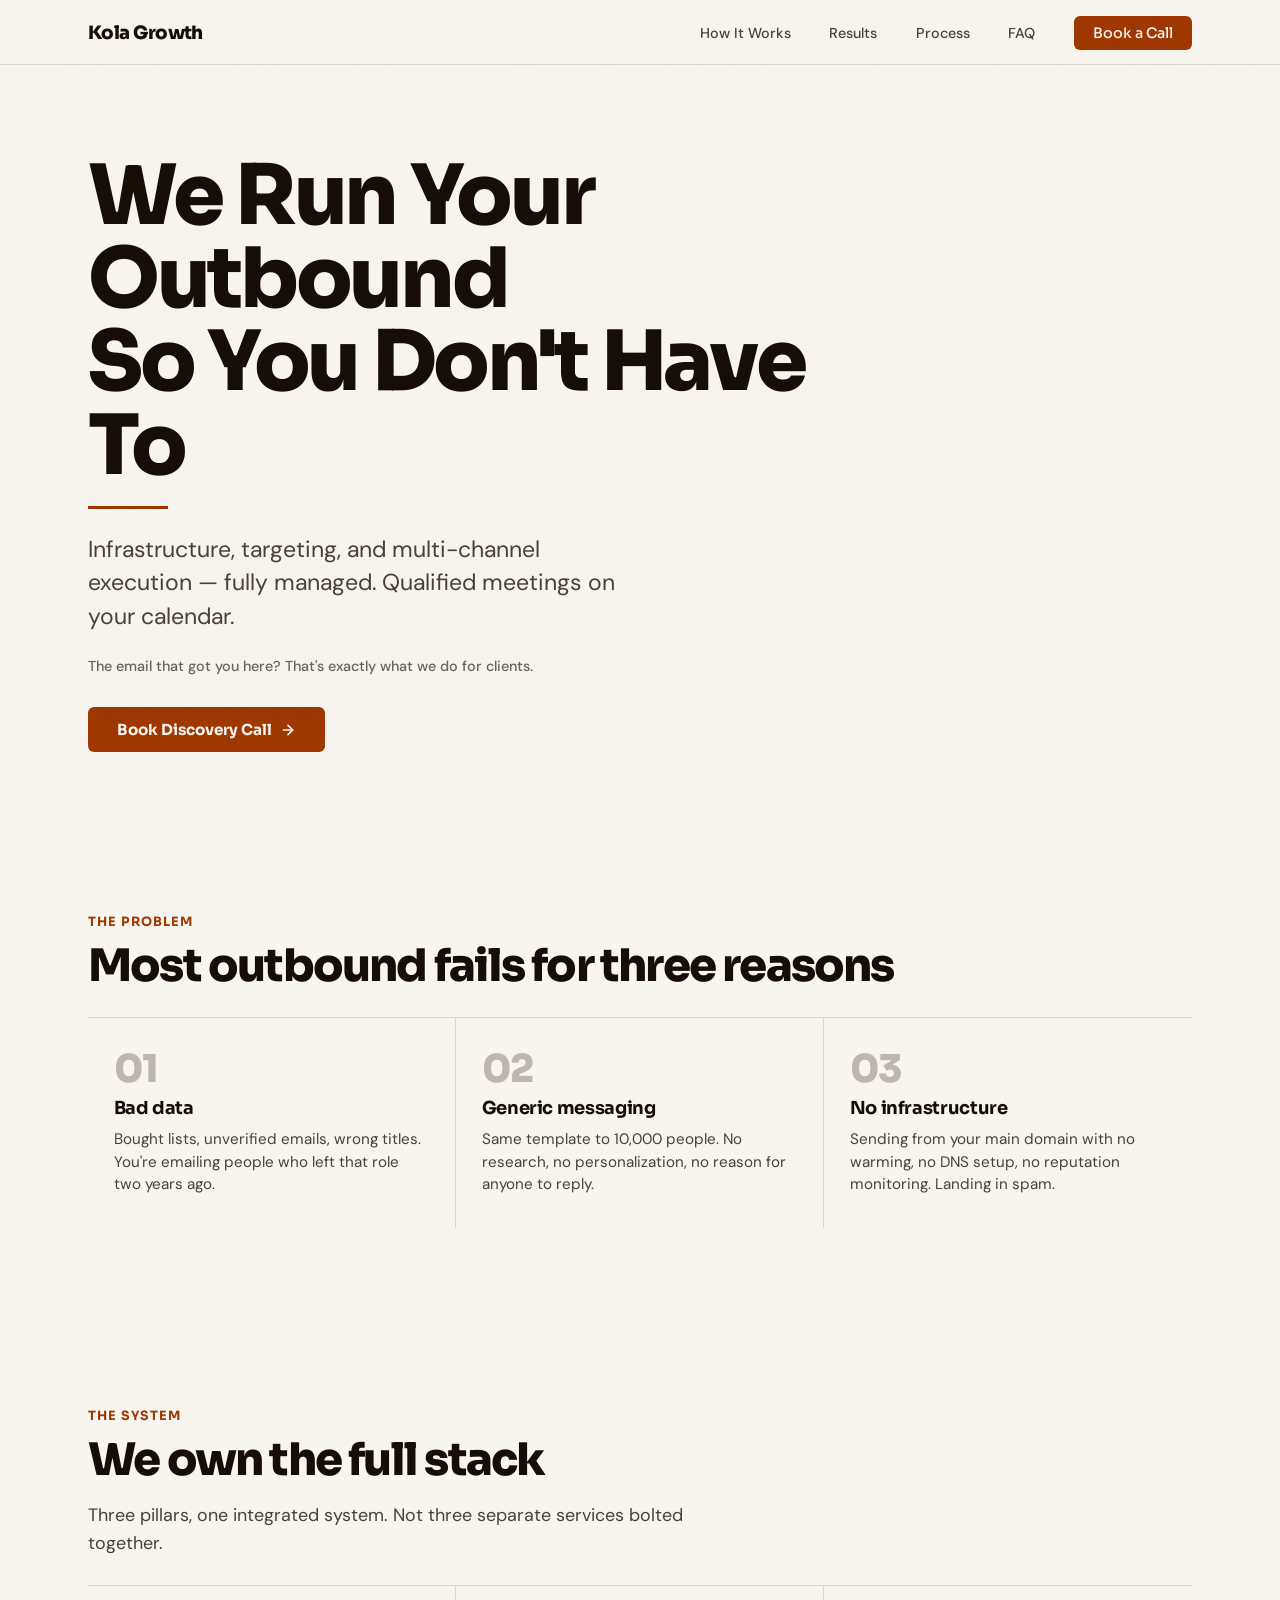
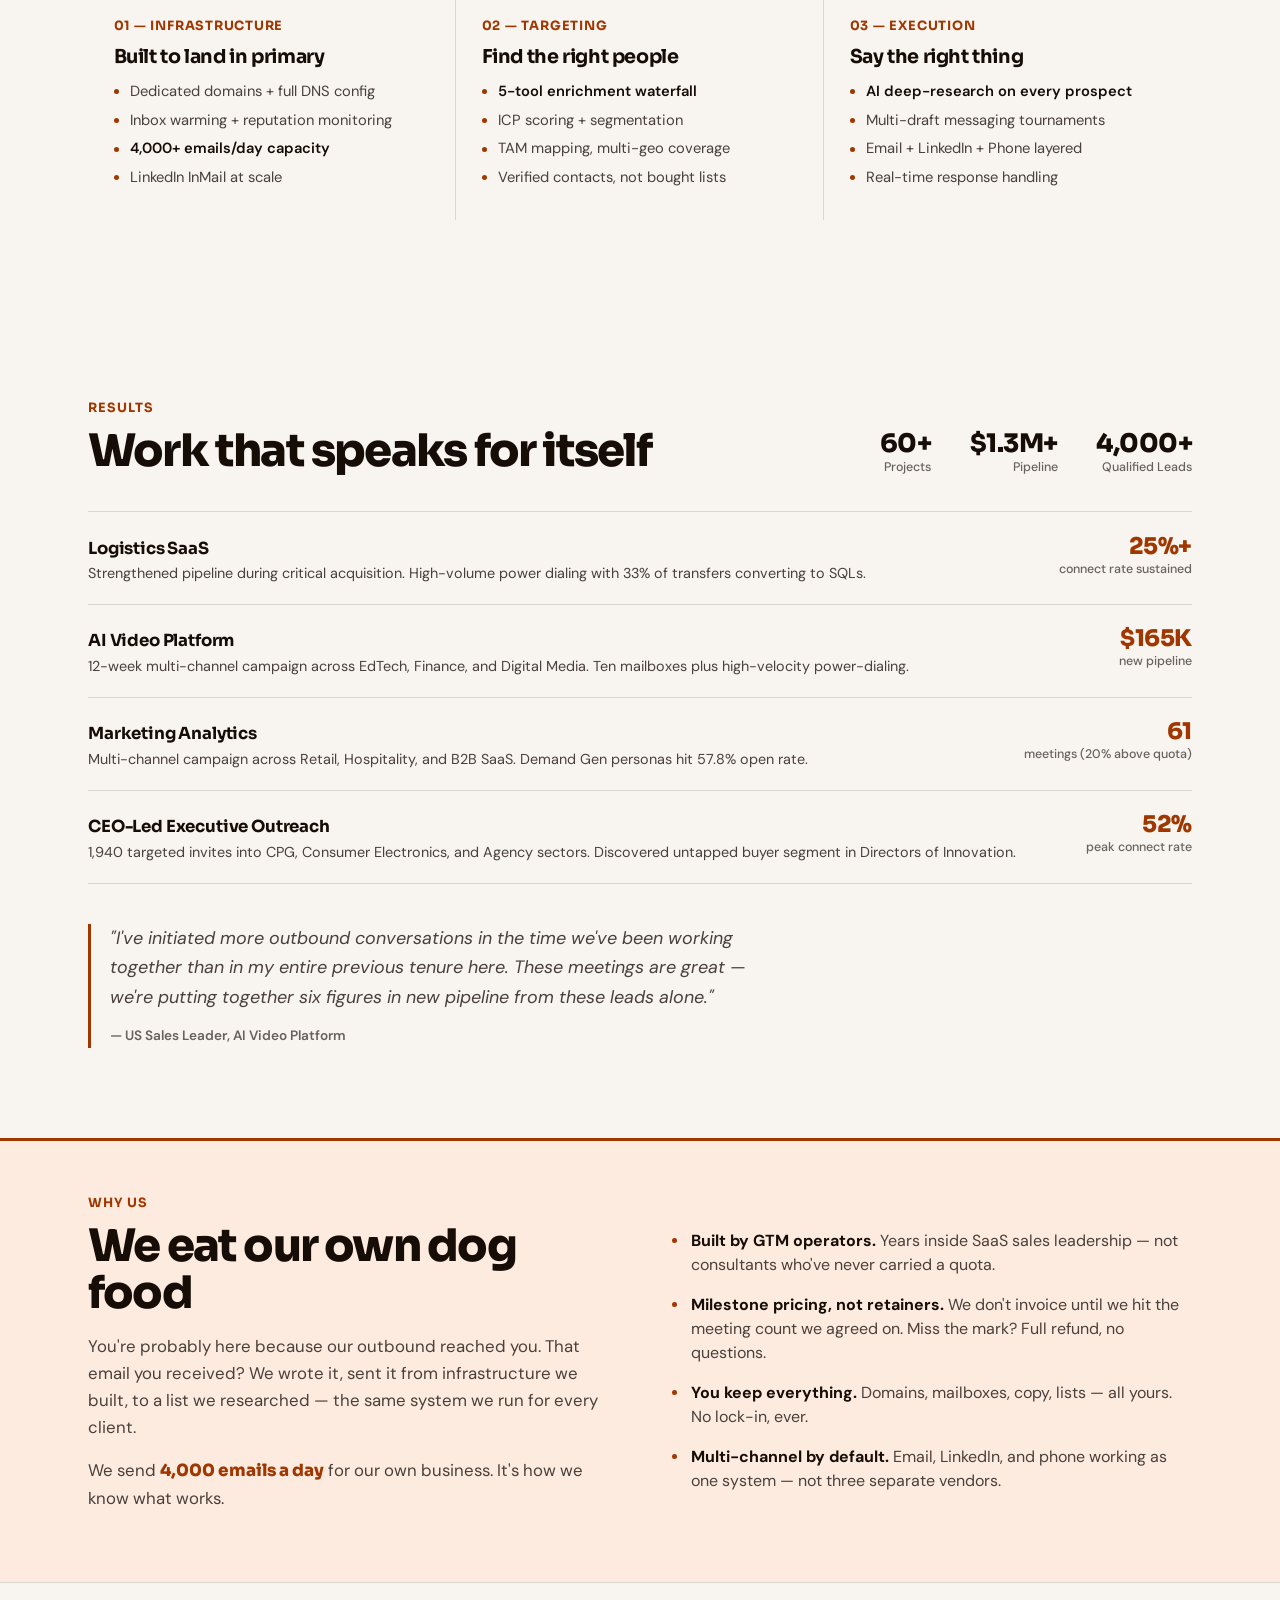
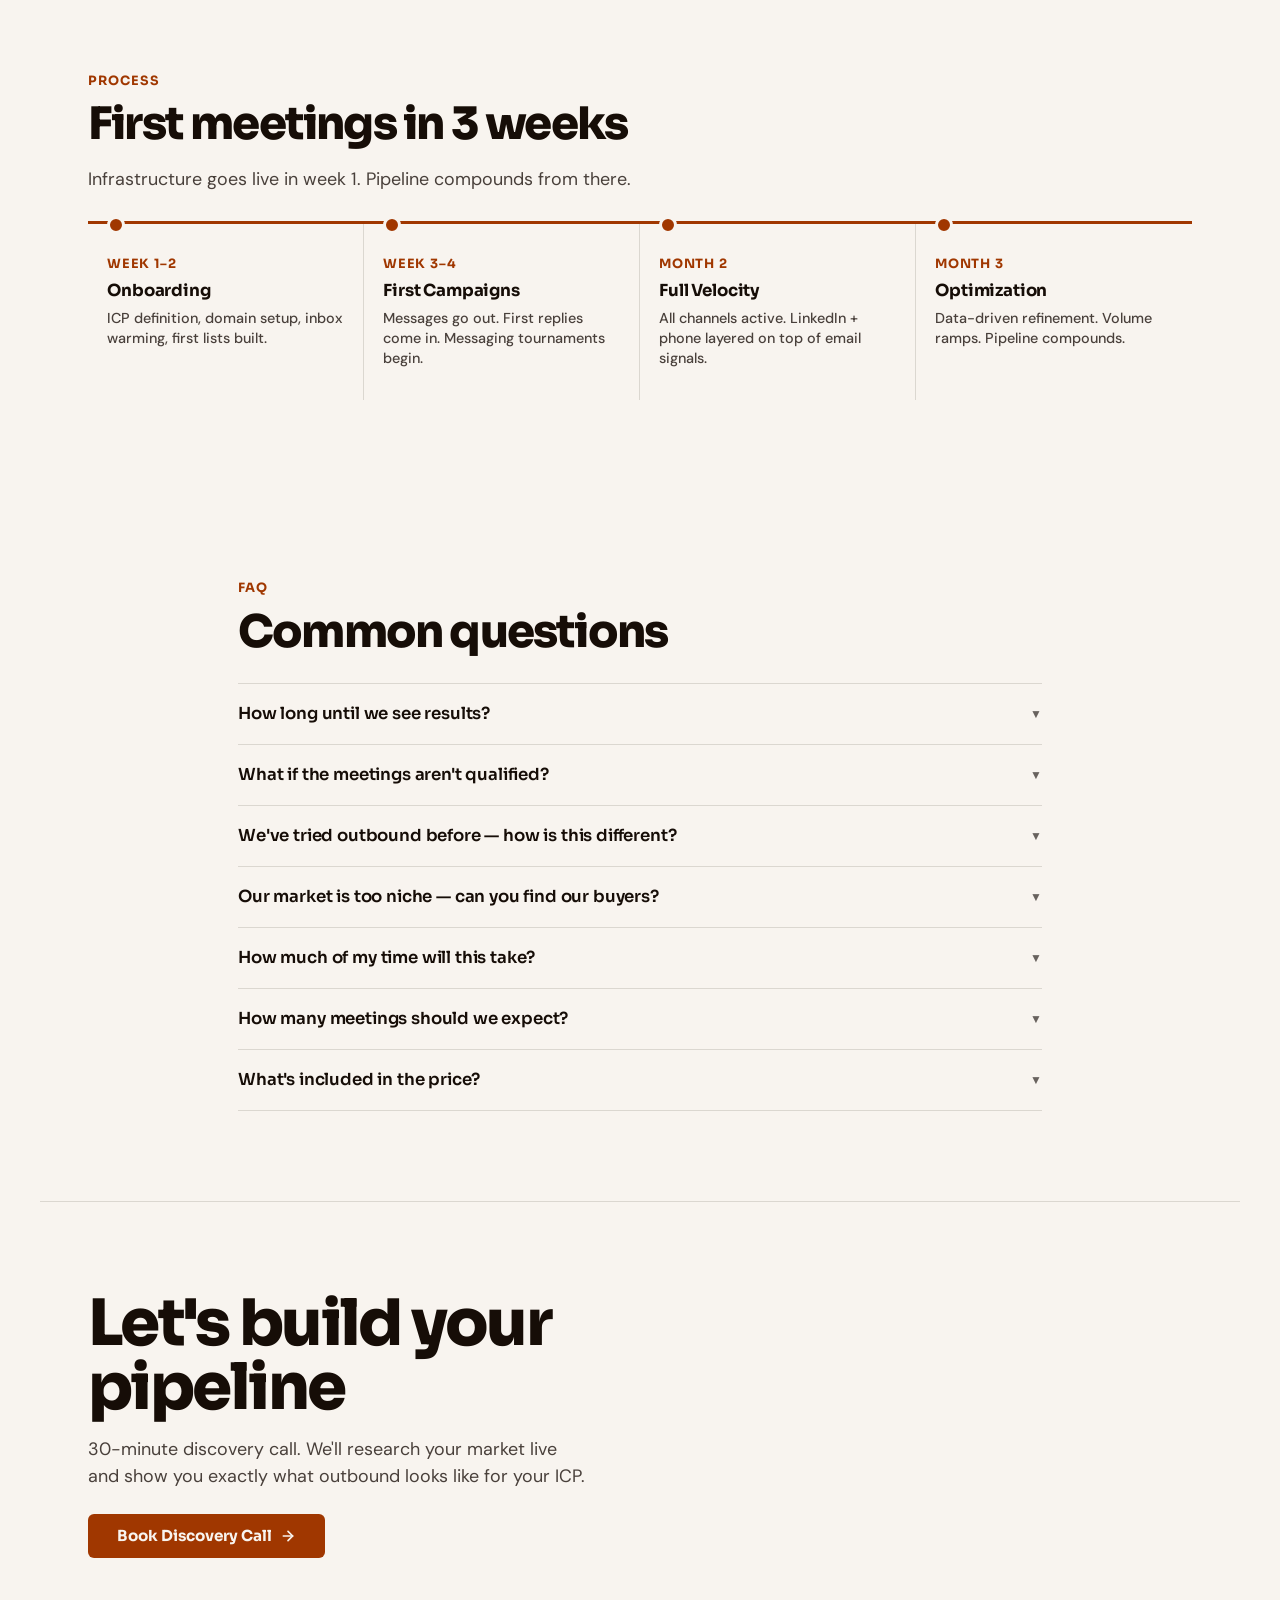
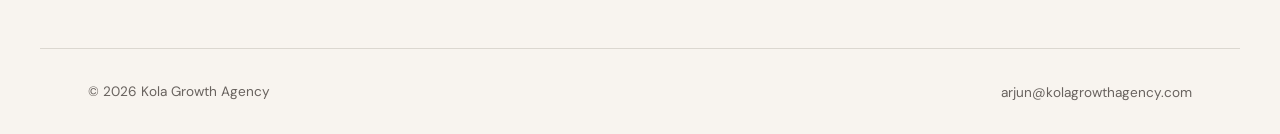
==== commit 4005402c: "remove: guarantee section and refund language Pricing model may change — removed milestone guarantee" ====
--- a/index.html
+++ b/index.html
@@ -4,7 +4,7 @@
     <meta charset="UTF-8">
     <meta name="viewport" content="width=device-width, initial-scale=1.0">
     <title>Kola Growth Agency — Done-for-You Outbound That Works</title>
-    <meta name="description" content="We build and run your entire outbound system — infrastructure, targeting, and multi-channel execution. Qualified meetings on your calendar, guaranteed.">
+    <meta name="description" content="We build and run your entire outbound system — infrastructure, targeting, and multi-channel execution. Qualified meetings on your calendar.">
     <link rel="preconnect" href="https://fonts.googleapis.com">
     <link rel="preconnect" href="https://fonts.gstatic.com" crossorigin>
     <link href="https://fonts.googleapis.com/css2?family=Sora:wght@400;600;700;800&family=DM+Sans:ital,wght@0,400;0,500;0,600;0,700;1,400&display=swap" rel="stylesheet">
@@ -724,7 +724,7 @@
         <div class="reveal">
             <h1>We Run Your Outbound<br>So You Don't Have To</h1>
             <hr class="rule" style="margin-top:1.2rem">
-            <p class="hero-sub">Infrastructure, targeting, and multi-channel execution — fully managed. Qualified meetings on your calendar, or we refund you.</p>
+            <p class="hero-sub">Infrastructure, targeting, and multi-channel execution — fully managed. Qualified meetings on your calendar.</p>
             <p class="hero-proof">The email that got you here? That's exactly what we do for clients.</p>
             <a href="https://calendly.com/arjun-kola/discovery" class="hero-cta">
                 Book Discovery Call
@@ -915,11 +915,6 @@
             </div>
         </div>
 
-        <div class="guarantee">
-            <span class="guarantee-label">Our Guarantee</span>
-            <h3>Hit the milestone or get your money back</h3>
-            <p>We agree on a meeting count upfront. We don't invoice until we reach it. If we don't deliver, you get a full refund — no questions asked. Everything we build (domains, mailboxes, lists, copy) stays with you regardless.</p>
-        </div>
     </section>
 
     <!-- FAQ -->
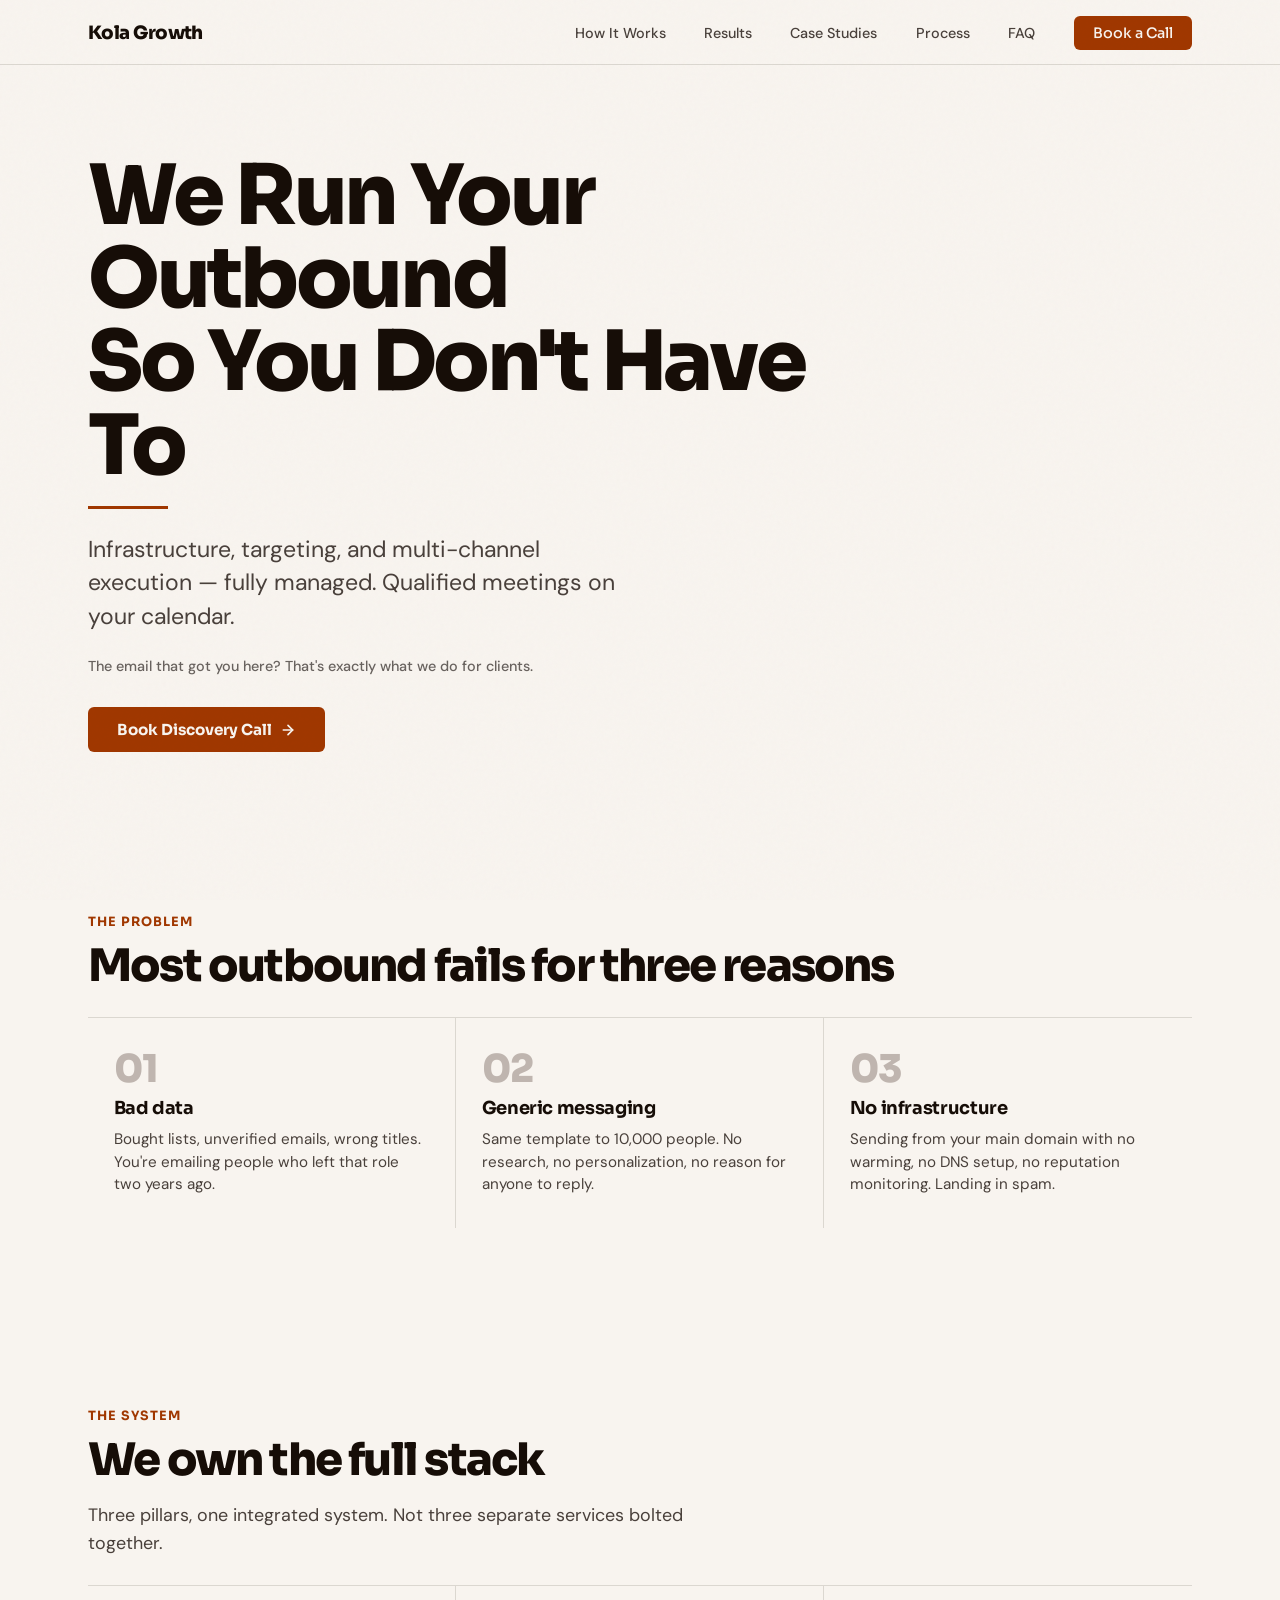
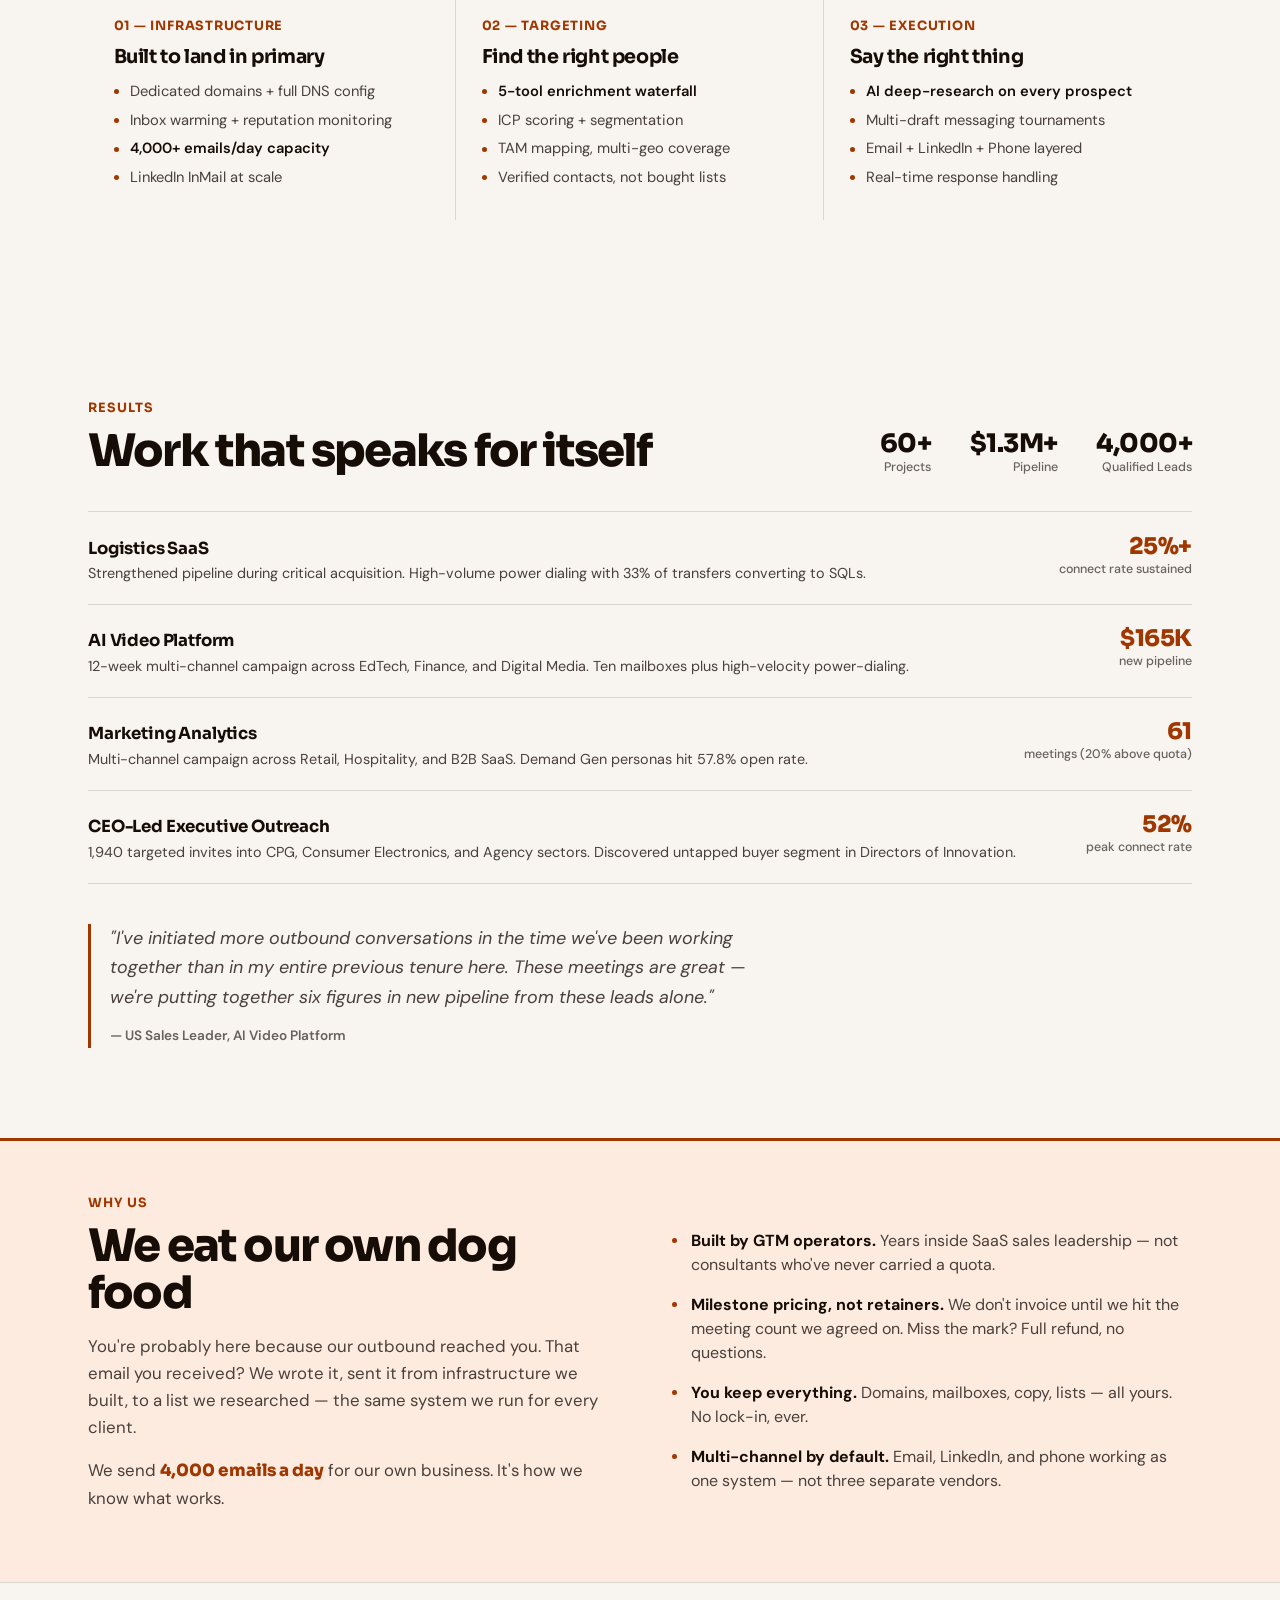
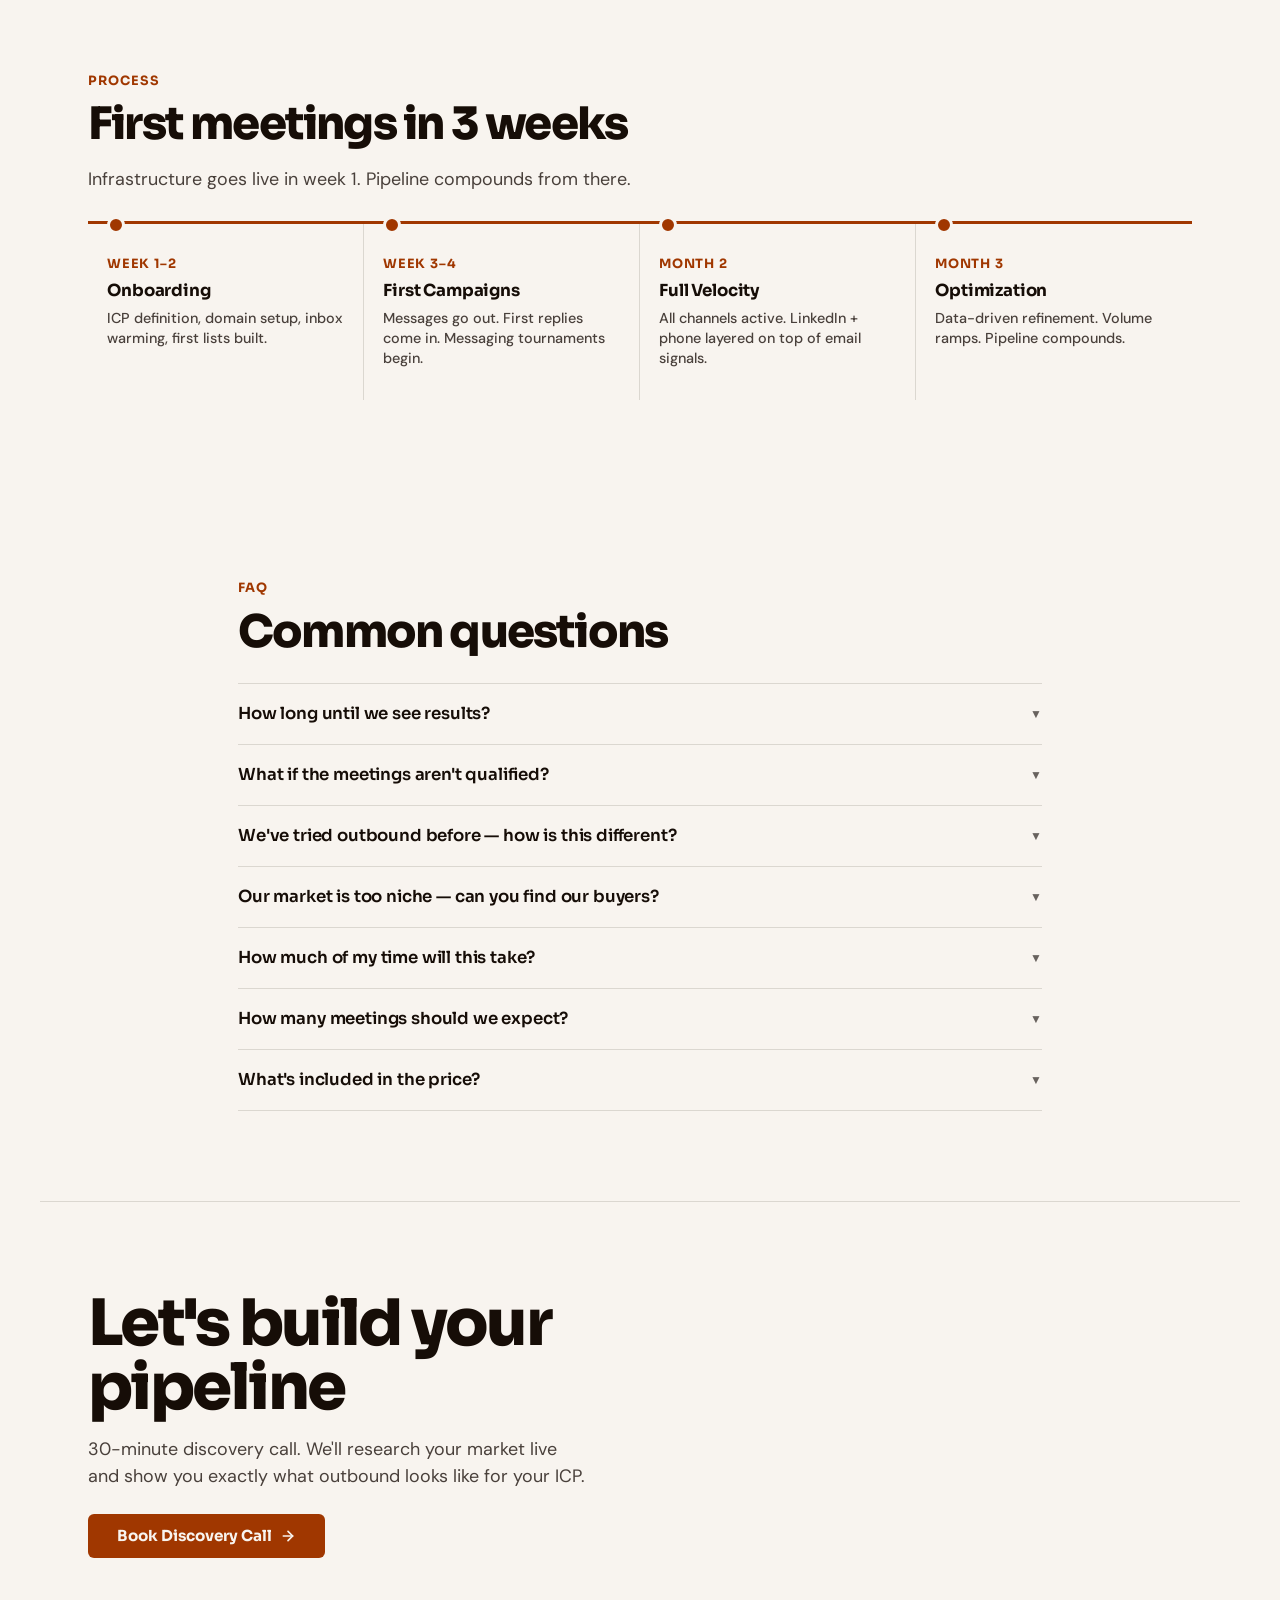
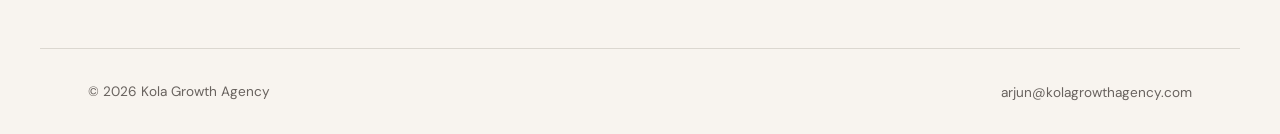
==== commit b4844ddf: "add: case studies page with 6 client engagements Redesigned from Gamma doc to match warm editorial d" ====
--- a/index.html
+++ b/index.html
@@ -712,9 +712,10 @@
             <ul class="nav-links">
                 <li><a href="#system">How It Works</a></li>
                 <li><a href="#results">Results</a></li>
+                <li><a href="/case-studies">Case Studies</a></li>
                 <li><a href="#process">Process</a></li>
                 <li><a href="#faq">FAQ</a></li>
-                <li><a href="https://calendly.com/arjun-kola/discovery" class="nav-cta">Book a Call</a></li>
+                <li><a href="https://calendly.com/d/cx5x-3h3-y3b/intro-meeting-30-min" class="nav-cta">Book a Call</a></li>
             </ul>
         </div>
     </nav>
@@ -726,7 +727,7 @@
             <hr class="rule" style="margin-top:1.2rem">
             <p class="hero-sub">Infrastructure, targeting, and multi-channel execution — fully managed. Qualified meetings on your calendar.</p>
             <p class="hero-proof">The email that got you here? That's exactly what we do for clients.</p>
-            <a href="https://calendly.com/arjun-kola/discovery" class="hero-cta">
+            <a href="https://calendly.com/d/cx5x-3h3-y3b/intro-meeting-30-min" class="hero-cta">
                 Book Discovery Call
                 <svg viewBox="0 0 24 24" fill="none" stroke="currentColor" stroke-width="2.5" stroke-linecap="round" stroke-linejoin="round"><line x1="5" y1="12" x2="19" y2="12"/><polyline points="12 5 19 12 12 19"/></svg>
             </a>
@@ -992,7 +993,7 @@
     <section class="final-cta reveal">
         <h2>Let's build your pipeline</h2>
         <p>30-minute discovery call. We'll research your market live and show you exactly what outbound looks like for your ICP.</p>
-        <a href="https://calendly.com/arjun-kola/discovery">
+        <a href="https://calendly.com/d/cx5x-3h3-y3b/intro-meeting-30-min">
             Book Discovery Call
             <svg viewBox="0 0 24 24" fill="none" stroke="currentColor" stroke-width="2.5" stroke-linecap="round" stroke-linejoin="round" width="16" height="16"><line x1="5" y1="12" x2="19" y2="12"/><polyline points="12 5 19 12 12 19"/></svg>
         </a>
